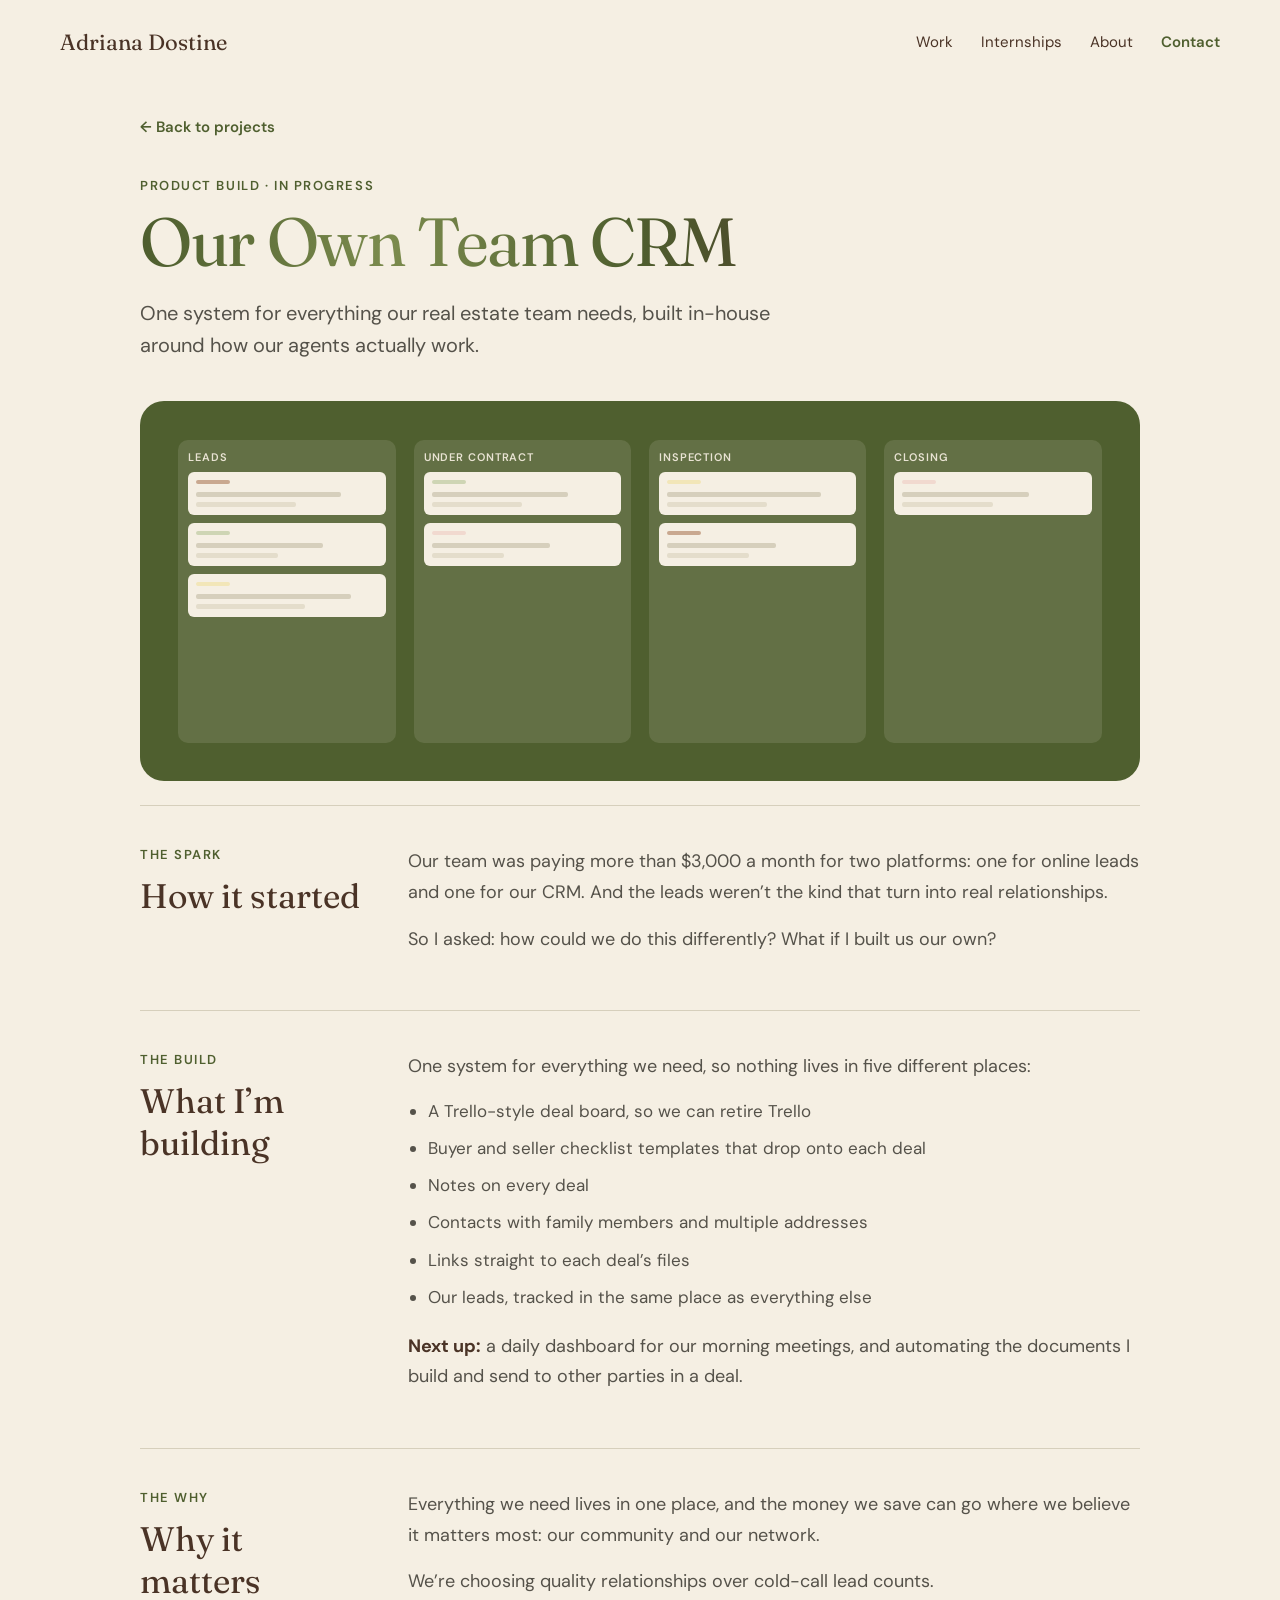
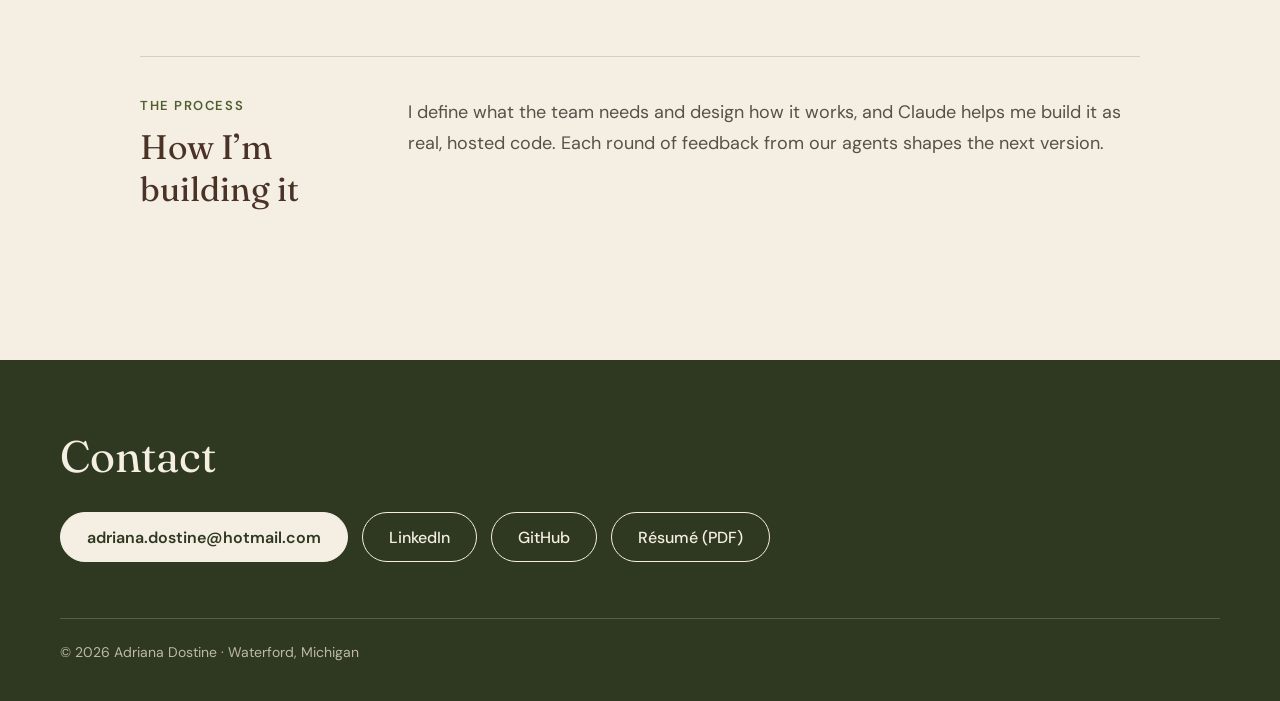
==== crm.html @ da8292ec "Add CRM case study page and make its card clickable Co-Authored-By: Claude Opus 5.5 <noreply@anthrop" ====
<!doctype html>
<html lang="en">
<head>
<meta charset="utf-8">
<meta name="viewport" content="width=device-width, initial-scale=1">
<title>Our Own Team CRM — Adriana Dostine</title>
<meta name="description" content="How and why Adriana Dostine is building her real estate team its own all-in-one CRM.">
<link rel="preconnect" href="https://fonts.googleapis.com">
<link rel="stylesheet" href="https://fonts.googleapis.com/css2?family=Fraunces:ital,opsz,wght@0,9..144,400;0,9..144,500;1,9..144,400&amp;family=DM+Sans:wght@400;500;600&amp;display=swap">
<style>
body{margin:0;background:#F5EFE3}
a{color:#3F4E26}a:hover{color:#2C3819}
</style>
<style>html{scroll-behavior:smooth}img,video{max-width:100%}</style>
<style>
.nav-link{position:relative;transition:color .2s ease}
.nav-link::after{content:"";position:absolute;left:0;right:0;bottom:-6px;height:2px;border-radius:2px;background:#4F5F2F;transform:scaleX(0);transform-origin:left;transition:transform .25s ease}
.nav-link:hover,.nav-link:focus-visible{color:#4F5F2F !important}
.nav-link:hover::after,.nav-link:focus-visible::after{transform:scaleX(1)}
.nav-link:focus-visible{outline:none}
@media (prefers-reduced-motion: reduce){.nav-link,.nav-link::after{transition:none}}
</style>
<style>
.pill{border:1.5px solid transparent}
.btn-moss{border-color:#4F5F2F}
.btn-cream{border-color:#F5EFE3}
</style>
<style>
.card{transition:transform .25s ease,box-shadow .25s ease;box-shadow:0 1px 2px rgba(74,51,38,.04)}
.card:hover,.card:focus-within{transform:translateY(-6px);box-shadow:0 18px 36px -12px rgba(74,51,38,.22),0 4px 10px rgba(74,51,38,.06)}
@media (prefers-reduced-motion: reduce){.card{transition:box-shadow .2s ease}.card:hover,.card:focus-within{transform:none}}
</style>
<style>
.hero-title{background:radial-gradient(circle at var(--mx,25%) var(--my,60%),#7C8C4E 0%,#4F5F2F 32%,#4A3326 72%);-webkit-background-clip:text;background-clip:text;color:transparent;-webkit-text-fill-color:transparent}
.hero-title em{color:inherit}
.js .reveal{opacity:0;translate:0 18px;transition:opacity .7s ease,translate .7s ease}
.js .reveal.is-visible{opacity:1;translate:0 0}
.js .card.reveal{transition:opacity .7s ease,translate .7s ease,transform .25s ease,box-shadow .25s ease}
@media (prefers-reduced-motion: reduce){.js .reveal{opacity:1;translate:none;transition:none}}
</style>
<script>document.documentElement.classList.add('js')</script>
<style>
.pill{position:relative;overflow:hidden;isolation:isolate}
.pill::before{content:"";position:absolute;inset:-1px;z-index:-1;pointer-events:none;opacity:0;transition:opacity .35s ease;background:radial-gradient(circle 90px at var(--bx,50%) var(--by,50%),var(--glow) 0%,transparent 100%)}
.pill:hover::before,.pill:focus-visible::before{opacity:1}
.pill{transition:transform .2s ease}
.pill:hover,.pill:focus-visible{transform:translateY(-2px);animation:nudge .4s ease}
@keyframes nudge{0%{transform:translateY(0)}35%{transform:translateY(-3px) rotate(-1.2deg)}65%{transform:translateY(-2px) rotate(.8deg)}100%{transform:translateY(-2px) rotate(0)}}
.btn-moss{--glow:rgba(255,255,255,.2)}
.btn-brown-outline{--glow:rgba(124,140,78,.2)}
.btn-cream{--glow:rgba(124,140,78,.22)}
.btn-cream-outline{--glow:rgba(245,239,227,.16)}
@media (prefers-reduced-motion: reduce){.pill::before{transition:none}.pill:hover,.pill:focus-visible{transform:none;animation:none}}
</style>
<style>
.card-link{cursor:pointer}
.card-link .stretched::after{content:"";position:absolute;inset:0;z-index:1;border-radius:24px}
.card-link .stretched:focus-visible{outline:none}
.card-link:focus-within{outline:2px solid #4F5F2F;outline-offset:4px}
</style>
</head>
<body>
<div style="background: #F5EFE3; color: #4A3326; font-family: 'DM Sans', system-ui, sans-serif; min-height: 100vh">
<body>
<div style="background: #F5EFE3; color: #4A3326; font-family: 'DM Sans', system-ui, sans-serif; min-height: 100vh">

<header style="max-width: 1160px; margin: 0 auto; padding: 28px 24px; display: flex; flex-wrap: wrap; gap: 16px; align-items: center; justify-content: space-between">
<a class="nav-link" href="index.html#top" style="font-family: 'Fraunces', Georgia, serif; font-size: 22px; text-decoration: none; color: #4A3326">Adriana Dostine</a>
<nav aria-label="Main" style="display: flex; flex-wrap: wrap; gap: 28px; font-size: 15px">
<a class="nav-link" href="index.html#work" style="text-decoration: none; color: #4A3326">Work</a>
<a class="nav-link" href="index.html#internships" style="text-decoration: none; color: #4A3326">Internships</a>
<a class="nav-link" href="index.html#about" style="text-decoration: none; color: #4A3326">About</a>
<a class="nav-link" href="index.html#contact" style="text-decoration: none; color: #4F5F2F; font-weight: 600">Contact</a>
</nav>
</header>
<main style="max-width: 1000px; margin: 0 auto; padding: 32px 24px 96px">
<a class="nav-link" href="index.html#work" style="display: inline-block; margin-bottom: 40px; font-size: 15px; font-weight: 600; text-decoration: none; color: #4F5F2F">← Back to projects</a>
<p style="margin: 0 0 12px; font-size: 13px; letter-spacing: 0.12em; text-transform: uppercase; color: #4F5F2F; font-weight: 600">Product build · In progress</p>
<h1 class="hero-title" style="margin: 0 0 20px; font-family: 'Fraunces', Georgia, serif; font-weight: 400; font-size: clamp(40px, 6vw, 68px); line-height: 1.05; letter-spacing: -0.02em">Our Own Team CRM</h1>
<p style="margin: 0 0 40px; max-width: 640px; font-size: 20px; line-height: 1.6; color: #55524A">One system for everything our real estate team needs, built in-house around how our agents actually work.</p>
<div style="border-radius: 24px; overflow: hidden; margin-bottom: 24px"><div aria-hidden="true" style="height: clamp(240px, 34vw, 380px); background: #4F5F2F; display: flex; gap: clamp(8px, 1.5vw, 18px); padding: clamp(20px, 3vw, 40px); box-sizing: border-box; overflow: hidden"><span style="flex: 1 1 0; min-width: 0; display: flex; flex-direction: column; gap: 8px; background: rgba(245,239,227,.12); border-radius: 10px; padding: 10px"><span style="font-size: 11px; letter-spacing: .08em; text-transform: uppercase; color: #E9E3D3; font-weight: 600">Leads</span><span style="display: block; background: #F5EFE3; border-radius: 6px; padding: 8px"><span style="display: block; width: 34px; height: 4px; border-radius: 2px; background: #C9A88F"></span><span style="display: block; height: 5px; margin-top: 8px; border-radius: 2px; background: #D6CFBC; width: 80%"></span><span style="display: block; height: 5px; margin-top: 5px; border-radius: 2px; background: #E4DDCB; width: 55%"></span></span><span style="display: block; background: #F5EFE3; border-radius: 6px; padding: 8px"><span style="display: block; width: 34px; height: 4px; border-radius: 2px; background: #CED5B4"></span><span style="display: block; height: 5px; margin-top: 8px; border-radius: 2px; background: #D6CFBC; width: 70%"></span><span style="display: block; height: 5px; margin-top: 5px; border-radius: 2px; background: #E4DDCB; width: 45%"></span></span><span style="display: block; background: #F5EFE3; border-radius: 6px; padding: 8px"><span style="display: block; width: 34px; height: 4px; border-radius: 2px; background: #F2E6B8"></span><span style="display: block; height: 5px; margin-top: 8px; border-radius: 2px; background: #D6CFBC; width: 85%"></span><span style="display: block; height: 5px; margin-top: 5px; border-radius: 2px; background: #E4DDCB; width: 60%"></span></span></span><span style="flex: 1 1 0; min-width: 0; display: flex; flex-direction: column; gap: 8px; background: rgba(245,239,227,.12); border-radius: 10px; padding: 10px"><span style="font-size: 11px; letter-spacing: .08em; text-transform: uppercase; color: #E9E3D3; font-weight: 600">Under contract</span><span style="display: block; background: #F5EFE3; border-radius: 6px; padding: 8px"><span style="display: block; width: 34px; height: 4px; border-radius: 2px; background: #CED5B4"></span><span style="display: block; height: 5px; margin-top: 8px; border-radius: 2px; background: #D6CFBC; width: 75%"></span><span style="display: block; height: 5px; margin-top: 5px; border-radius: 2px; background: #E4DDCB; width: 50%"></span></span><span style="display: block; background: #F5EFE3; border-radius: 6px; padding: 8px"><span style="display: block; width: 34px; height: 4px; border-radius: 2px; background: #F1D9CF"></span><span style="display: block; height: 5px; margin-top: 8px; border-radius: 2px; background: #D6CFBC; width: 65%"></span><span style="display: block; height: 5px; margin-top: 5px; border-radius: 2px; background: #E4DDCB; width: 40%"></span></span></span><span style="flex: 1 1 0; min-width: 0; display: flex; flex-direction: column; gap: 8px; background: rgba(245,239,227,.12); border-radius: 10px; padding: 10px"><span style="font-size: 11px; letter-spacing: .08em; text-transform: uppercase; color: #E9E3D3; font-weight: 600">Inspection</span><span style="display: block; background: #F5EFE3; border-radius: 6px; padding: 8px"><span style="display: block; width: 34px; height: 4px; border-radius: 2px; background: #F2E6B8"></span><span style="display: block; height: 5px; margin-top: 8px; border-radius: 2px; background: #D6CFBC; width: 85%"></span><span style="display: block; height: 5px; margin-top: 5px; border-radius: 2px; background: #E4DDCB; width: 55%"></span></span><span style="display: block; background: #F5EFE3; border-radius: 6px; padding: 8px"><span style="display: block; width: 34px; height: 4px; border-radius: 2px; background: #C9A88F"></span><span style="display: block; height: 5px; margin-top: 8px; border-radius: 2px; background: #D6CFBC; width: 60%"></span><span style="display: block; height: 5px; margin-top: 5px; border-radius: 2px; background: #E4DDCB; width: 45%"></span></span></span><span style="flex: 1 1 0; min-width: 0; display: flex; flex-direction: column; gap: 8px; background: rgba(245,239,227,.12); border-radius: 10px; padding: 10px"><span style="font-size: 11px; letter-spacing: .08em; text-transform: uppercase; color: #E9E3D3; font-weight: 600">Closing</span><span style="display: block; background: #F5EFE3; border-radius: 6px; padding: 8px"><span style="display: block; width: 34px; height: 4px; border-radius: 2px; background: #F1D9CF"></span><span style="display: block; height: 5px; margin-top: 8px; border-radius: 2px; background: #D6CFBC; width: 70%"></span><span style="display: block; height: 5px; margin-top: 5px; border-radius: 2px; background: #E4DDCB; width: 50%"></span></span></span></div></div>
<section class="reveal" style="padding: 40px 0; border-top: 1px solid #D6CFBC; display: flex; flex-wrap: wrap; gap: 16px 48px">
<div style="flex: 1 1 220px"><p style="margin: 0 0 12px; font-size: 13px; letter-spacing: 0.12em; text-transform: uppercase; color: #4F5F2F; font-weight: 600">The spark</p><h2 style="margin: 0 0 14px; font-family: 'Fraunces', Georgia, serif; font-weight: 400; font-size: clamp(26px, 3vw, 34px); color: #4A3326">How it started</h2></div>
<div style="flex: 999 1 460px; min-width: 0"><p style="margin: 0 0 16px; color: #55524A; line-height: 1.7; font-size: 18px">Our team was paying more than $3,000 a month for two platforms: one for online leads and one for our CRM. And the leads weren’t the kind that turn into real relationships.</p><p style="margin: 0 0 16px; color: #55524A; line-height: 1.7; font-size: 18px">So I asked: how could we do this differently? What if I built us our own?</p></div>
</section>

<section class="reveal" style="padding: 40px 0; border-top: 1px solid #D6CFBC; display: flex; flex-wrap: wrap; gap: 16px 48px">
<div style="flex: 1 1 220px"><p style="margin: 0 0 12px; font-size: 13px; letter-spacing: 0.12em; text-transform: uppercase; color: #4F5F2F; font-weight: 600">The build</p><h2 style="margin: 0 0 14px; font-family: 'Fraunces', Georgia, serif; font-weight: 400; font-size: clamp(26px, 3vw, 34px); color: #4A3326">What I’m building</h2></div>
<div style="flex: 999 1 460px; min-width: 0"><p style="margin: 0 0 16px; color: #55524A; line-height: 1.7; font-size: 18px">One system for everything we need, so nothing lives in five different places:</p><ul style="margin: 0; padding-left: 20px"><li style="margin: 0 0 10px; color: #55524A; line-height: 1.6; font-size: 17px">A Trello-style deal board, so we can retire Trello</li><li style="margin: 0 0 10px; color: #55524A; line-height: 1.6; font-size: 17px">Buyer and seller checklist templates that drop onto each deal</li><li style="margin: 0 0 10px; color: #55524A; line-height: 1.6; font-size: 17px">Notes on every deal</li><li style="margin: 0 0 10px; color: #55524A; line-height: 1.6; font-size: 17px">Contacts with family members and multiple addresses</li><li style="margin: 0 0 10px; color: #55524A; line-height: 1.6; font-size: 17px">Links straight to each deal’s files</li><li style="margin: 0 0 10px; color: #55524A; line-height: 1.6; font-size: 17px">Our leads, tracked in the same place as everything else</li></ul><p style="margin: 0 0 16px; color: #55524A; line-height: 1.7; font-size: 18px; margin-top: 20px"><strong style="color: #4A3326">Next up:</strong> a daily dashboard for our morning meetings, and automating the documents I build and send to other parties in a deal.</p></div>
</section>

<section class="reveal" style="padding: 40px 0; border-top: 1px solid #D6CFBC; display: flex; flex-wrap: wrap; gap: 16px 48px">
<div style="flex: 1 1 220px"><p style="margin: 0 0 12px; font-size: 13px; letter-spacing: 0.12em; text-transform: uppercase; color: #4F5F2F; font-weight: 600">The why</p><h2 style="margin: 0 0 14px; font-family: 'Fraunces', Georgia, serif; font-weight: 400; font-size: clamp(26px, 3vw, 34px); color: #4A3326">Why it matters</h2></div>
<div style="flex: 999 1 460px; min-width: 0"><p style="margin: 0 0 16px; color: #55524A; line-height: 1.7; font-size: 18px">Everything we need lives in one place, and the money we save can go where we believe it matters most: our community and our network.</p><p style="margin: 0 0 16px; color: #55524A; line-height: 1.7; font-size: 18px">We’re choosing quality relationships over cold-call lead counts.</p></div>
</section>

<section class="reveal" style="padding: 40px 0; border-top: 1px solid #D6CFBC; display: flex; flex-wrap: wrap; gap: 16px 48px">
<div style="flex: 1 1 220px"><p style="margin: 0 0 12px; font-size: 13px; letter-spacing: 0.12em; text-transform: uppercase; color: #4F5F2F; font-weight: 600">The process</p><h2 style="margin: 0 0 14px; font-family: 'Fraunces', Georgia, serif; font-weight: 400; font-size: clamp(26px, 3vw, 34px); color: #4A3326">How I’m building it</h2></div>
<div style="flex: 999 1 460px; min-width: 0"><p style="margin: 0 0 16px; color: #55524A; line-height: 1.7; font-size: 18px">I define what the team needs and design how it works, and Claude helps me build it as real, hosted code. Each round of feedback from our agents shapes the next version.</p></div>
</section>

</main>
<footer id="contact" style="background: #2F3820; color: #F5EFE3">
<div style="max-width: 1160px; margin: 0 auto; padding: 72px 24px 40px">
<h2 class="reveal" style="margin: 0 0 32px; font-family: 'Fraunces', Georgia, serif; font-weight: 400; font-size: clamp(32px, 4vw, 44px); line-height: 1.1">Contact</h2>
<div style="display: flex; flex-wrap: wrap; gap: 14px">
<a class="pill btn-cream" href="mailto:adriana.dostine@hotmail.com" style="display: inline-flex; align-items: center; min-height: 48px; padding: 0 26px; border-radius: 999px; background: #F5EFE3; color: #2F3820; text-decoration: none; font-weight: 600">adriana.dostine@hotmail.com</a>
<a class="pill btn-cream-outline" href="https://linkedin.com/in/adriana-dostine" target="_blank" rel="noopener" style="display: inline-flex; align-items: center; min-height: 48px; padding: 0 26px; border-radius: 999px; border: 1.5px solid #F5EFE3; color: #F5EFE3; text-decoration: none; font-weight: 500">LinkedIn</a>
<a class="pill btn-cream-outline" href="https://github.com/adridos" target="_blank" rel="noopener" style="display: inline-flex; align-items: center; min-height: 48px; padding: 0 26px; border-radius: 999px; border: 1.5px solid #F5EFE3; color: #F5EFE3; text-decoration: none; font-weight: 500">GitHub</a>
<a class="pill btn-cream-outline" href="assets/Adriana_Dostine_Resume.pdf" target="_blank" rel="noopener" style="display: inline-flex; align-items: center; min-height: 48px; padding: 0 26px; border-radius: 999px; border: 1.5px solid #F5EFE3; color: #F5EFE3; text-decoration: none; font-weight: 500">Résumé (PDF)</a>
</div>
<p style="margin: 56px 0 0; padding-top: 24px; border-top: 1px solid #56603F; font-size: 14px; color: #BDB9A6">© 2026 Adriana Dostine · Waterford, Michigan</p>
</div>
</footer>
</div>
<script>
(function(){
  var reduce=window.matchMedia('(prefers-reduced-motion: reduce)').matches;
  // Headline gradient follows the mouse
  var t=document.querySelector('.hero-title');
  if(t&&!reduce&&window.matchMedia('(hover: hover)').matches){
    var x=25,y=60,tx=25,ty=60,raf=null;
    function tick(){x+=(tx-x)*0.08;y+=(ty-y)*0.08;t.style.setProperty('--mx',x+'%');t.style.setProperty('--my',y+'%');
      raf=(Math.abs(tx-x)>0.1||Math.abs(ty-y)>0.1)?requestAnimationFrame(tick):null;}
    window.addEventListener('mousemove',function(e){var r=t.getBoundingClientRect();
      tx=Math.max(-20,Math.min(120,(e.clientX-r.left)/r.width*100));ty=Math.max(-40,Math.min(140,(e.clientY-r.top)/r.height*100));
      if(!raf)raf=requestAnimationFrame(tick);},{passive:true});
  }
  // Buttons: soft color glow follows the cursor
  if(!reduce){document.querySelectorAll('.pill').forEach(function(b){
    b.addEventListener('pointermove',function(e){var r=b.getBoundingClientRect();
      b.style.setProperty('--bx',(e.clientX-r.left)+'px');b.style.setProperty('--by',(e.clientY-r.top)+'px');});});}
  // Fade sections and cards in as they scroll into view
  var els=document.querySelectorAll('.reveal');
  if('IntersectionObserver' in window){
    var io=new IntersectionObserver(function(entries){entries.forEach(function(en){if(en.isIntersecting){
      var sib=[].slice.call(en.target.parentNode.children).filter(function(c){return c.classList.contains('reveal')});
      var el=en.target;io.unobserve(el);
      setTimeout(function(){el.classList.add('is-visible')},Math.min(sib.indexOf(el),3)*90);}})},{threshold:0.12,rootMargin:'0px 0px -40px 0px'});
    els.forEach(function(el){io.observe(el)});
  } else els.forEach(function(el){el.classList.add('is-visible')});
  // Project videos play while on screen
  var vids=document.querySelectorAll('.card-video');
  if('IntersectionObserver' in window){
    var vo=new IntersectionObserver(function(entries){entries.forEach(function(en){
      if(en.isIntersecting&&!reduce){var p=en.target.play();if(p&&p.catch)p.catch(function(){});}else en.target.pause();})},{threshold:0.4});
    vids.forEach(function(v){vo.observe(v)});
  }
})();
</script>
</body>
</html>
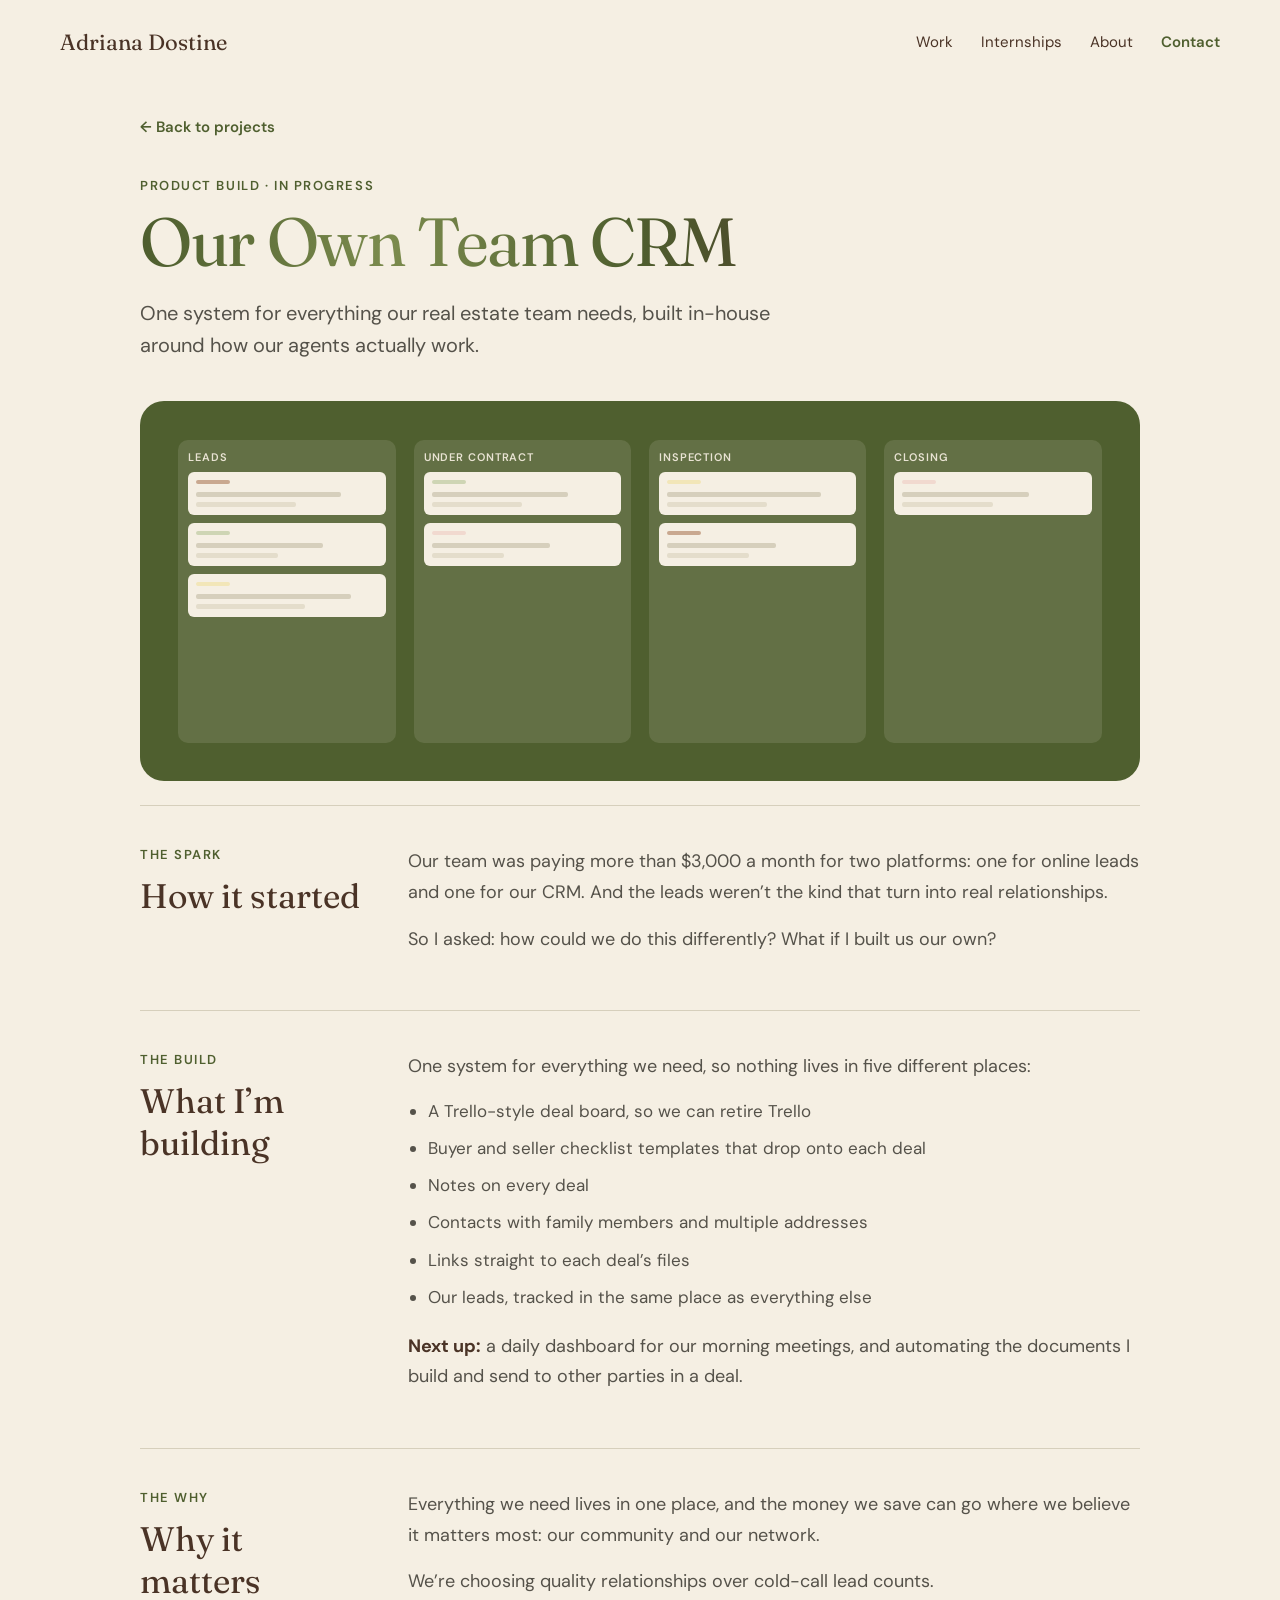
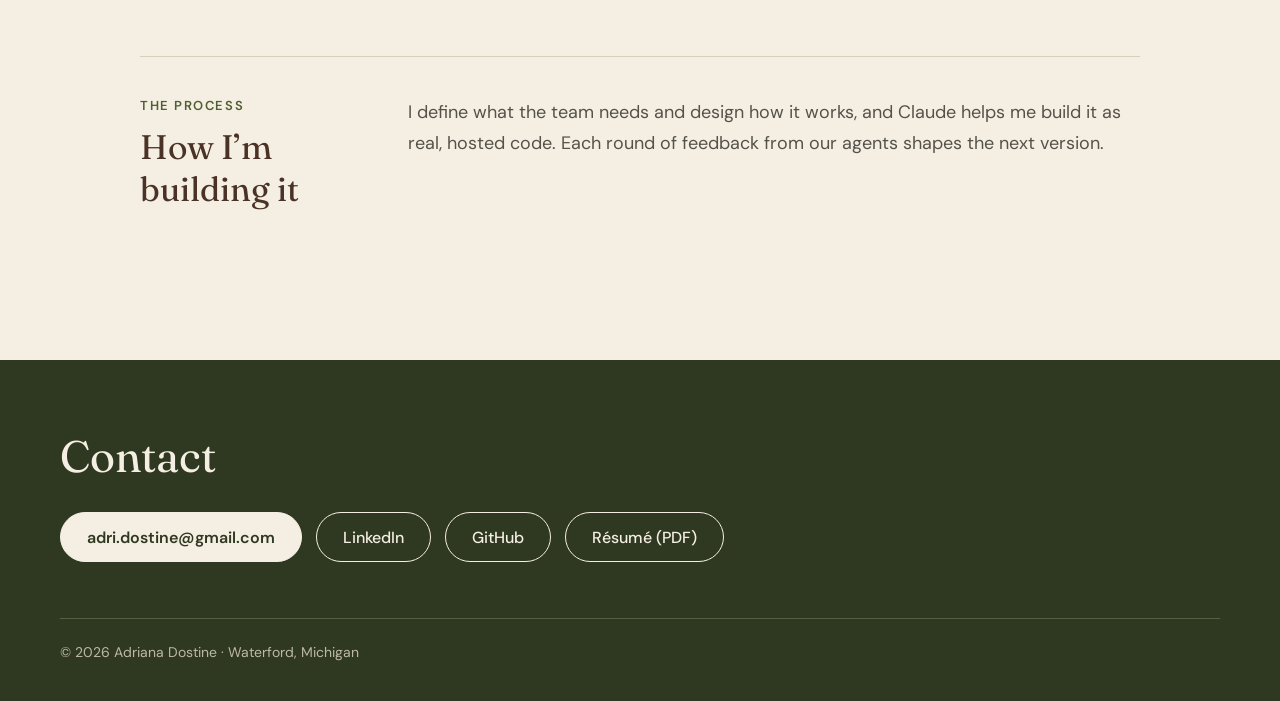
==== commit 6e3d9140: "Update contact email to Gmail Co-Authored-By: Claude Opus 5.5 <noreply@anthropic.com> Claude-Session" ====
--- a/crm.html
+++ b/crm.html
@@ -104,7 +104,7 @@
 <div style="max-width: 1160px; margin: 0 auto; padding: 72px 24px 40px">
 <h2 class="reveal" style="margin: 0 0 32px; font-family: 'Fraunces', Georgia, serif; font-weight: 400; font-size: clamp(32px, 4vw, 44px); line-height: 1.1">Contact</h2>
 <div style="display: flex; flex-wrap: wrap; gap: 14px">
-<a class="pill btn-cream" href="mailto:adriana.dostine@hotmail.com" style="display: inline-flex; align-items: center; min-height: 48px; padding: 0 26px; border-radius: 999px; background: #F5EFE3; color: #2F3820; text-decoration: none; font-weight: 600">adriana.dostine@hotmail.com</a>
+<a class="pill btn-cream" href="mailto:adri.dostine@gmail.com" style="display: inline-flex; align-items: center; min-height: 48px; padding: 0 26px; border-radius: 999px; background: #F5EFE3; color: #2F3820; text-decoration: none; font-weight: 600">adri.dostine@gmail.com</a>
 <a class="pill btn-cream-outline" href="https://linkedin.com/in/adriana-dostine" target="_blank" rel="noopener" style="display: inline-flex; align-items: center; min-height: 48px; padding: 0 26px; border-radius: 999px; border: 1.5px solid #F5EFE3; color: #F5EFE3; text-decoration: none; font-weight: 500">LinkedIn</a>
 <a class="pill btn-cream-outline" href="https://github.com/adridos" target="_blank" rel="noopener" style="display: inline-flex; align-items: center; min-height: 48px; padding: 0 26px; border-radius: 999px; border: 1.5px solid #F5EFE3; color: #F5EFE3; text-decoration: none; font-weight: 500">GitHub</a>
 <a class="pill btn-cream-outline" href="assets/Adriana_Dostine_Resume.pdf" target="_blank" rel="noopener" style="display: inline-flex; align-items: center; min-height: 48px; padding: 0 26px; border-radius: 999px; border: 1.5px solid #F5EFE3; color: #F5EFE3; text-decoration: none; font-weight: 500">Résumé (PDF)</a>
